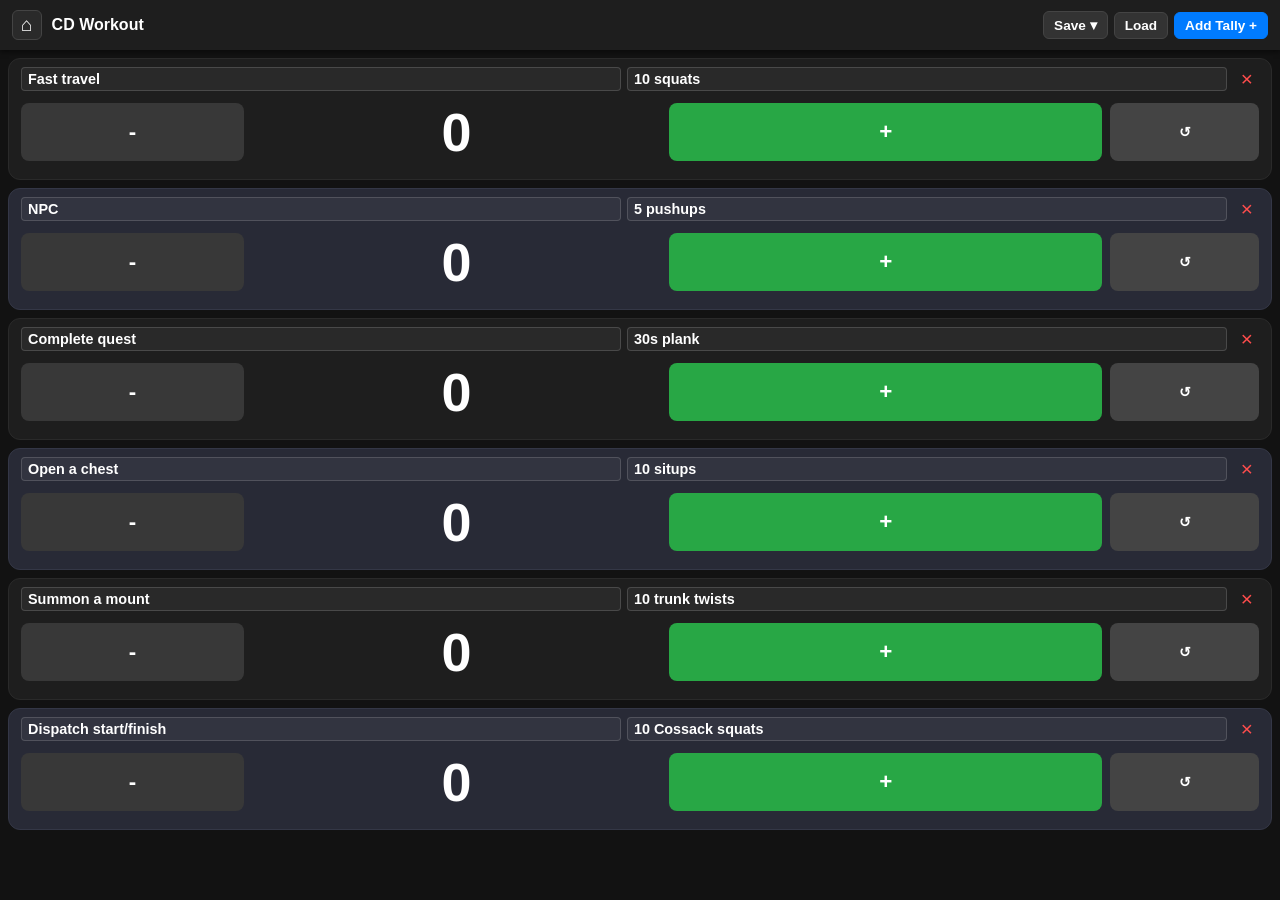
==== CD-workout.html @ 80220cd9 "Add initial CD workout tally HTML structure" ====
<!DOCTYPE html>
<html lang="en">
<head>
  <meta charset="UTF-8">
  <meta name="viewport" content="width=device-width, initial-scale=1.0, user-scalable=no, viewport-fit=cover">
  <title>CD Workout Tally</title>
  <style>
    * {
      box-sizing: border-box;
      margin: 0;
      padding: 0;
      user-select: none;
    }

    body {
      display: flex;
      flex-direction: column;
      height: 100vh;
      width: 100vw;
      background-color: #121212;
      color: #ffffff;
      font-family: -apple-system, BlinkMacSystemFont, 'Segoe UI', Roboto, sans-serif;
      overflow: hidden;
    }

    /* Fixed Header with Action Buttons */
    header {
      display: flex;
      justify-content: space-between;
      align-items: center;
      padding: 10px 12px;
      background-color: #1e1e1e;
      box-shadow: 0 2px 5px rgba(0,0,0,0.5);
      z-index: 10;
      height: 50px;
      flex-shrink: 0;
    }

    .header-title-container {
      display: flex;
      align-items: center;
      gap: 10px;
    }

    .btn-home {
      color: #ffffff;
      text-decoration: none;
      font-size: 1.2rem;
      line-height: 1;
      padding: 4px 8px;
      background-color: #2a2a2a;
      border: 1px solid #444;
      border-radius: 6px;
      display: flex;
      align-items: center;
      justify-content: center;
    }

    .btn-home:active {
      background-color: #007bff;
      border-color: #007bff;
    }

    header h1 {
      font-size: 1rem;
      font-weight: 600;
    }

    .header-actions {
      display: flex;
      gap: 6px;
      align-items: center;
    }

    .btn-action {
      background-color: #333;
      color: #fff;
      border: 1px solid #444;
      padding: 5px 10px;
      border-radius: 6px;
      font-size: 0.85rem;
      font-weight: bold;
      cursor: pointer;
    }

    .btn-add {
      background-color: #007bff;
      border-color: #007bff;
    }

    /* Save Dropdown Menu Styling */
    .dropdown {
      position: relative;
      display: inline-block;
    }

    .dropdown-content {
      display: none;
      position: absolute;
      right: 0;
      top: 110%;
      background-color: #252525;
      min-width: 120px;
      box-shadow: 0px 4px 10px rgba(0,0,0,0.5);
      border-radius: 6px;
      border: 1px solid #3d3d3d;
      z-index: 20;
    }

    .dropdown-content button {
      color: #ffffff;
      padding: 10px 12px;
      text-decoration: none;
      display: block;
      width: 100%;
      text-align: left;
      background: none;
      border: none;
      font-size: 0.85rem;
      font-weight: 500;
      cursor: pointer;
    }

    .dropdown-content button:not(:last-child) {
      border-bottom: 1px solid #333;
    }

    .dropdown-content button:active {
      background-color: #007bff;
    }

    .show {
      display: block;
    }

    /* Hidden file input */
    #file-input {
      display: none;
    }

    /* Scrollable Container with Extra Bottom Clearance */
    #counter-container {
      display: flex;
      flex-direction: column;
      flex: 1;
      gap: 8px;
      padding: 8px 8px calc(70px + env(safe-area-inset-bottom)) 8px;
      overflow-y: auto;
    }

    /* Base Counter Card */
    .counter-card {
      display: flex;
      flex-direction: column;
      flex: 1;
      min-height: 110px;
      border-radius: 12px;
      padding: 8px 12px;
      position: relative;
    }

    /* Alternating Colors */
    .counter-card:nth-child(odd) {
      background-color: #1e1e1e;
      border: 1px solid #2a2a2a;
    }

    .counter-card:nth-child(even) {
      background-color: #282a36;
      border: 1px solid #343746;
    }

    /* Header Row with Dual Inputs */
    .counter-header {
      display: flex;
      justify-content: space-between;
      align-items: center;
      gap: 8px;
      margin-bottom: 2px;
    }

    .counter-inputs {
      display: flex;
      gap: 6px;
      flex: 1;
    }

    .counter-title {
      background: rgba(255, 255, 255, 0.05);
      border: 1px solid rgba(255, 255, 255, 0.15);
      border-radius: 4px;
      color: #ffffff;
      font-size: 0.9rem;
      font-weight: 600;
      padding: 3px 6px;
      width: 50%;
    }

    .counter-title:focus {
      outline: none;
      border-color: #007bff;
      background: rgba(0, 123, 255, 0.1);
    }

    .btn-delete {
      background: none;
      border: none;
      color: #ff4d4d;
      font-size: 1.3rem;
      cursor: pointer;
      line-height: 1;
      padding: 2px 6px;
    }

    /* Body Layout */
    .counter-body {
      display: flex;
      flex: 1;
      align-items: center;
      justify-content: space-between;
      gap: 8px;
    }

    .count-display {
      font-size: clamp(2rem, 6vh, 4.5rem);
      font-weight: bold;
      text-align: center;
      flex: 1;
    }

    .btn-count {
      border: none;
      border-radius: 8px;
      color: white;
      font-size: 1.4rem;
      font-weight: bold;
      height: 75%;
      cursor: pointer;
      display: flex;
      align-items: center;
      justify-content: center;
    }

    .btn-count:active {
      opacity: 0.7;
    }

    .btn-minus {
      background-color: #383838;
      width: 18%;
    }

    .btn-plus {
      background-color: #28a745;
      width: 35%;
    }

    .btn-reset {
      background-color: #444;
      width: 12%;
      font-size: 0.9rem;
    }
  </style>
</head>
<body>

  <header>
    <div class="header-title-container">
      <a href="index.html" class="btn-home" aria-label="Home">&#8962;</a>
      <h1>CD Workout</h1>
    </div>
    <div class="header-actions">
      <!-- Save Dropdown -->
      <div class="dropdown">
        <button class="btn-action" onclick="toggleSaveMenu(event)">Save &#9662;</button>
        <div id="save-menu" class="dropdown-content">
          <button onclick="exportJSON()">Save as JSON</button>
          <button onclick="exportCSV()">Export to CSV</button>
        </div>
      </div>
      
      <button class="btn-action" onclick="document.getElementById('file-input').click()">Load</button>
      <button class="btn-action btn-add" onclick="addCounter()">Add Tally +</button>
    </div>
  </header>

  <input type="file" id="file-input" accept=".json" onchange="importData(event)" />

  <div id="counter-container"></div>

  <script>
    // Always start with the 6 preset workout counters
    let counters = [
      { id: 1, name1: 'Fast travel', name2: '10 squats', count: 0 },
      { id: 2, name1: 'NPC', name2: '5 pushups', count: 0 },
      { id: 3, name1: 'Complete quest', name2: '30s plank', count: 0 },
      { id: 4, name1: 'Open a chest', name2: '10 situps', count: 0 },
      { id: 5, name1: 'Summon a mount', name2: '10 trunk twists', count: 0 },
      { id: 6, name1: 'Dispatch start/finish', name2: '10 Cossack squats', count: 0 }
    ];

    function renderCounters() {
      const container = document.getElementById('counter-container');
      container.innerHTML = '';

      counters.forEach((counter) => {
        const card = document.createElement('div');
        card.className = 'counter-card';
        card.innerHTML = `
          <div class="counter-header">
            <div class="counter-inputs">
              <input type="text" class="counter-title" value="${counter.name1 || ''}" placeholder="Name 1" onchange="updateName(${counter.id}, 'name1', this.value)" />
              <input type="text" class="counter-title" value="${counter.name2 || ''}" placeholder="Name 2" onchange="updateName(${counter.id}, 'name2', this.value)" />
            </div>
            <button class="btn-delete" onclick="deleteCounter(${counter.id})">&times;</button>
          </div>
          <div class="counter-body">
            <button class="btn-count btn-minus" onclick="changeCount(${counter.id}, -1)">-</button>
            <div class="count-display">${counter.count}</div>
            <button class="btn-count btn-plus" onclick="changeCount(${counter.id}, 1)">+</button>
            <button class="btn-count btn-reset" onclick="resetCount(${counter.id})">&#8634;</button>
          </div>
        `;
        container.appendChild(card);
      });
    }

    function addCounter() {
      counters.push({
        id: Date.now(),
        name1: `Counter ${counters.length + 1}`,
        name2: '',
        count: 0
      });
      renderCounters();
    }

    function changeCount(id, delta) {
      const counter = counters.find(c => c.id === id);
      if (counter) {
        counter.count += delta;
        renderCounters();
      }
    }

    function resetCount(id) {
      const counter = counters.find(c => c.id === id);
      if (counter) {
        counter.count = 0;
        renderCounters();
      }
    }

    function updateName(id, field, newName) {
      const counter = counters.find(c => c.id === id);
      if (counter) {
        counter[field] = newName;
      }
    }

    function deleteCounter(id) {
      if (counters.length === 1) return;
      counters = counters.filter(c => c.id !== id);
      renderCounters();
    }

    /* Toggle Dropdown Menu */
    function toggleSaveMenu(event) {
      event.stopPropagation();
      document.getElementById("save-menu").classList.toggle("show");
    }

    /* Close Dropdown when clicking outside */
    window.onclick = function(event) {
      if (!event.target.matches('.btn-action')) {
        const dropdowns = document.getElementsByClassName("dropdown-content");
        for (let i = 0; i < dropdowns.length; i++) {
          let openDropdown = dropdowns[i];
          if (openDropdown.classList.contains('show')) {
            openDropdown.classList.remove('show');
          }
        }
      }
    }

    /* Export JSON (Backup) */
    function exportJSON() {
      const dataStr = "data:text/json;charset=utf-8," + encodeURIComponent(JSON.stringify(counters, null, 2));
      downloadFile(dataStr, `cd_workout_tally_${getDateString()}.json`);
    }

    /* Export CSV (Spreadsheet) */
    function exportCSV() {
      let csvContent = "data:text/csv;charset=utf-8,Counter #,Name 1,Name 2,Count\n";
      
      counters.forEach((c, index) => {
        const name1 = `"${(c.name1 || '').replace(/"/g, '""')}"`;
        const name2 = `"${(c.name2 || '').replace(/"/g, '""')}"`;
        csvContent += `${index + 1},${name1},${name2},${c.count}\n`;
      });

      downloadFile(encodeURI(csvContent), `cd_workout_tally_${getDateString()}.csv`);
    }

    function downloadFile(uri, filename) {
      const downloadAnchor = document.createElement('a');
      downloadAnchor.setAttribute("href", uri);
      downloadAnchor.setAttribute("download", filename);
      document.body.appendChild(downloadAnchor);
      downloadAnchor.click();
      downloadAnchor.remove();
    }

    function getDateString() {
      return new Date().toISOString().slice(0, 10);
    }

    /* Import JSON File */
    function importData(event) {
      const file = event.target.files[0];
      if (!file) return;

      const reader = new FileReader();
      reader.onload = function(e) {
        try {
          const loadedCounters = JSON.parse(e.target.result);
          if (Array.isArray(loadedCounters)) {
            counters = loadedCounters;
            renderCounters();
          } else {
            alert("Invalid file format.");
          }
        } catch (err) {
          alert("Error loading file. Make sure it is a valid backup file.");
        }
      };
      reader.readAsText(file);
      event.target.value = '';
    }

    renderCounters();
  </script>
</body>
</html>
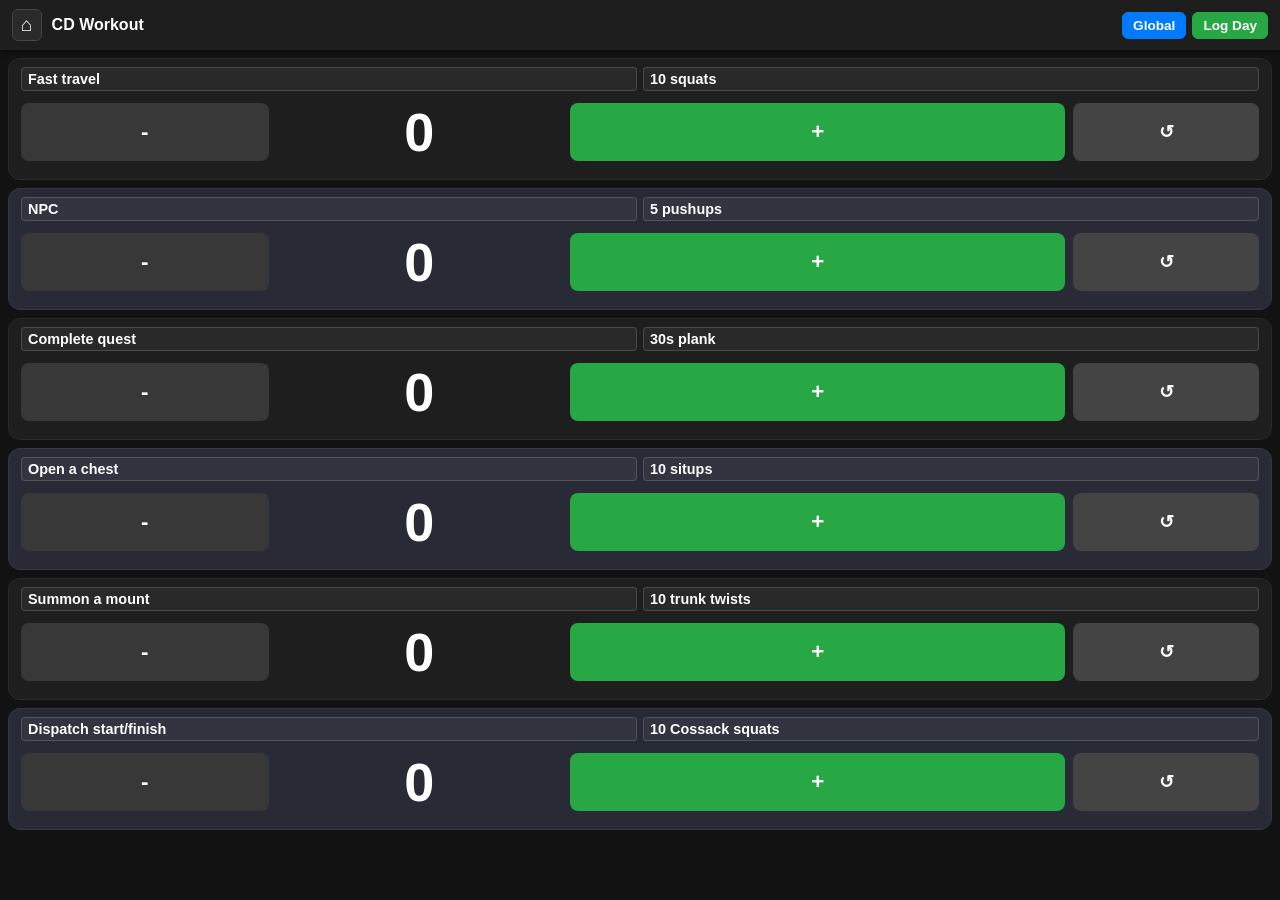
==== commit ade50bbb: "Refactor workout HTML and add global logging modal Removed unused dropdown menu and related styles. " ====
--- a/CD-workout.html
+++ b/CD-workout.html
@@ -23,7 +23,6 @@
       overflow: hidden;
     }
 
-    /* Fixed Header with Action Buttons */
     header {
       display: flex;
       justify-content: space-between;
@@ -46,7 +45,6 @@
       color: #ffffff;
       text-decoration: none;
       font-size: 1.2rem;
-      line-height: 1;
       padding: 4px 8px;
       background-color: #2a2a2a;
       border: 1px solid #444;
@@ -54,11 +52,6 @@
       display: flex;
       align-items: center;
       justify-content: center;
-    }
-
-    .btn-home:active {
-      background-color: #007bff;
-      border-color: #007bff;
     }
 
     header h1 {
@@ -83,62 +76,16 @@
       cursor: pointer;
     }
 
-    .btn-add {
+    .btn-log {
+      background-color: #28a745;
+      border-color: #28a745;
+    }
+
+    .btn-global {
       background-color: #007bff;
       border-color: #007bff;
     }
 
-    /* Save Dropdown Menu Styling */
-    .dropdown {
-      position: relative;
-      display: inline-block;
-    }
-
-    .dropdown-content {
-      display: none;
-      position: absolute;
-      right: 0;
-      top: 110%;
-      background-color: #252525;
-      min-width: 120px;
-      box-shadow: 0px 4px 10px rgba(0,0,0,0.5);
-      border-radius: 6px;
-      border: 1px solid #3d3d3d;
-      z-index: 20;
-    }
-
-    .dropdown-content button {
-      color: #ffffff;
-      padding: 10px 12px;
-      text-decoration: none;
-      display: block;
-      width: 100%;
-      text-align: left;
-      background: none;
-      border: none;
-      font-size: 0.85rem;
-      font-weight: 500;
-      cursor: pointer;
-    }
-
-    .dropdown-content button:not(:last-child) {
-      border-bottom: 1px solid #333;
-    }
-
-    .dropdown-content button:active {
-      background-color: #007bff;
-    }
-
-    .show {
-      display: block;
-    }
-
-    /* Hidden file input */
-    #file-input {
-      display: none;
-    }
-
-    /* Scrollable Container with Extra Bottom Clearance */
     #counter-container {
       display: flex;
       flex-direction: column;
@@ -148,7 +95,6 @@
       overflow-y: auto;
     }
 
-    /* Base Counter Card */
     .counter-card {
       display: flex;
       flex-direction: column;
@@ -159,7 +105,6 @@
       position: relative;
     }
 
-    /* Alternating Colors */
     .counter-card:nth-child(odd) {
       background-color: #1e1e1e;
       border: 1px solid #2a2a2a;
@@ -170,7 +115,6 @@
       border: 1px solid #343746;
     }
 
-    /* Header Row with Dual Inputs */
     .counter-header {
       display: flex;
       justify-content: space-between;
@@ -196,23 +140,6 @@
       width: 50%;
     }
 
-    .counter-title:focus {
-      outline: none;
-      border-color: #007bff;
-      background: rgba(0, 123, 255, 0.1);
-    }
-
-    .btn-delete {
-      background: none;
-      border: none;
-      color: #ff4d4d;
-      font-size: 1.3rem;
-      cursor: pointer;
-      line-height: 1;
-      padding: 2px 6px;
-    }
-
-    /* Body Layout */
     .counter-body {
       display: flex;
       flex: 1;
@@ -241,24 +168,60 @@
       justify-content: center;
     }
 
-    .btn-count:active {
-      opacity: 0.7;
-    }
-
-    .btn-minus {
-      background-color: #383838;
-      width: 18%;
-    }
-
-    .btn-plus {
-      background-color: #28a745;
-      width: 35%;
-    }
-
-    .btn-reset {
-      background-color: #444;
-      width: 12%;
-      font-size: 0.9rem;
+    .btn-minus { background-color: #383838; width: 20%; }
+    .btn-plus { background-color: #28a745; width: 40%; }
+    .btn-reset { background-color: #444; width: 15%; font-size: 1.1rem; }
+
+    /* Modal Controls */
+    .modal {
+      display: none;
+      position: fixed;
+      top: 0; left: 0; width: 100vw; height: 100vh;
+      background: rgba(0,0,0,0.8);
+      z-index: 100;
+      justify-content: center;
+      align-items: center;
+    }
+
+    .modal-content {
+      background: #1e1e1e;
+      border: 1px solid #444;
+      border-radius: 12px;
+      padding: 20px;
+      width: 90%;
+      max-width: 400px;
+      max-height: 80vh;
+      overflow-y: auto;
+    }
+
+    .modal-header {
+      display: flex;
+      justify-content: space-between;
+      align-items: center;
+      margin-bottom: 15px;
+    }
+
+    .global-row {
+      display: flex;
+      justify-content: space-between;
+      padding: 8px 0;
+      border-bottom: 1px solid #333;
+    }
+
+    .btn-close {
+      background: #ff4d4d;
+      border: none;
+      color: white;
+      padding: 4px 10px;
+      border-radius: 6px;
+      cursor: pointer;
+    }
+
+    .btn-reset-global {
+      margin-top: 15px;
+      width: 100%;
+      background-color: #dc3545;
+      border-color: #dc3545;
     }
   </style>
 </head>
@@ -270,27 +233,27 @@
       <h1>CD Workout</h1>
     </div>
     <div class="header-actions">
-      <!-- Save Dropdown -->
-      <div class="dropdown">
-        <button class="btn-action" onclick="toggleSaveMenu(event)">Save &#9662;</button>
-        <div id="save-menu" class="dropdown-content">
-          <button onclick="exportJSON()">Save as JSON</button>
-          <button onclick="exportCSV()">Export to CSV</button>
-        </div>
-      </div>
-      
-      <button class="btn-action" onclick="document.getElementById('file-input').click()">Load</button>
-      <button class="btn-action btn-add" onclick="addCounter()">Add Tally +</button>
+      <button class="btn-action btn-global" onclick="openGlobalModal()">Global</button>
+      <button class="btn-action btn-log" onclick="logDailyCount()">Log Day</button>
     </div>
   </header>
 
-  <input type="file" id="file-input" accept=".json" onchange="importData(event)" />
-
   <div id="counter-container"></div>
 
+  <!-- Global Modal -->
+  <div id="global-modal" class="modal">
+    <div class="modal-content">
+      <div class="modal-header">
+        <h2>Global Totals</h2>
+        <button class="btn-close" onclick="closeGlobalModal()">X</button>
+      </div>
+      <div id="global-list"></div>
+      <button class="btn-action btn-reset-global" onclick="resetGlobalTotals()">Reset Global History</button>
+    </div>
+  </div>
+
   <script>
-    // Always start with the 6 preset workout counters
-    let counters = [
+    const INITIAL_PRESETS = [
       { id: 1, name1: 'Fast travel', name2: '10 squats', count: 0 },
       { id: 2, name1: 'NPC', name2: '5 pushups', count: 0 },
       { id: 3, name1: 'Complete quest', name2: '30s plank', count: 0 },
@@ -299,6 +262,12 @@
       { id: 6, name1: 'Dispatch start/finish', name2: '10 Cossack squats', count: 0 }
     ];
 
+    let counters = JSON.parse(localStorage.getItem('cd_active_counters')) || INITIAL_PRESETS;
+
+    function saveState() {
+      localStorage.setItem('cd_active_counters', JSON.stringify(counters));
+    }
+
     function renderCounters() {
       const container = document.getElementById('counter-container');
       container.innerHTML = '';
@@ -309,133 +278,88 @@
         card.innerHTML = `
           <div class="counter-header">
             <div class="counter-inputs">
-              <input type="text" class="counter-title" value="${counter.name1 || ''}" placeholder="Name 1" onchange="updateName(${counter.id}, 'name1', this.value)" />
-              <input type="text" class="counter-title" value="${counter.name2 || ''}" placeholder="Name 2" onchange="updateName(${counter.id}, 'name2', this.value)" />
+              <input type="text" class="counter-title" value="${counter.name1 || ''}" readonly />
+              <input type="text" class="counter-title" value="${counter.name2 || ''}" readonly />
             </div>
-            <button class="btn-delete" onclick="deleteCounter(${counter.id})">&times;</button>
           </div>
           <div class="counter-body">
             <button class="btn-count btn-minus" onclick="changeCount(${counter.id}, -1)">-</button>
             <div class="count-display">${counter.count}</div>
             <button class="btn-count btn-plus" onclick="changeCount(${counter.id}, 1)">+</button>
-            <button class="btn-count btn-reset" onclick="resetCount(${counter.id})">&#8634;</button>
+            <button class="btn-count btn-reset" title="Reset Counter" onclick="resetSingleCounter(${counter.id})">&#8634;</button>
           </div>
         `;
         container.appendChild(card);
       });
     }
 
-    function addCounter() {
-      counters.push({
-        id: Date.now(),
-        name1: `Counter ${counters.length + 1}`,
-        name2: '',
-        count: 0
-      });
-      renderCounters();
-    }
-
     function changeCount(id, delta) {
       const counter = counters.find(c => c.id === id);
       if (counter) {
-        counter.count += delta;
+        counter.count = Math.max(0, counter.count + delta);
+        saveState();
         renderCounters();
       }
     }
 
-    function resetCount(id) {
+    /* Single Card Reset */
+    function resetSingleCounter(id) {
       const counter = counters.find(c => c.id === id);
       if (counter) {
         counter.count = 0;
+        saveState();
         renderCounters();
       }
     }
 
-    function updateName(id, field, newName) {
-      const counter = counters.find(c => c.id === id);
-      if (counter) {
-        counter[field] = newName;
-      }
-    }
-
-    function deleteCounter(id) {
-      if (counters.length === 1) return;
-      counters = counters.filter(c => c.id !== id);
+    /* Save Day's Tally & Update Global Count */
+    function logDailyCount() {
+      const dateStr = new Date().toISOString().slice(0, 10);
+      let globalTotals = JSON.parse(localStorage.getItem('cd_global_totals')) || {};
+
+      counters.forEach(c => {
+        const key = `${c.name1} / ${c.name2}`;
+        globalTotals[key] = (globalTotals[key] || 0) + c.count;
+        c.count = 0; // Reset active counter after logging
+      });
+
+      localStorage.setItem('cd_global_totals', JSON.stringify(globalTotals));
+      saveState();
+
       renderCounters();
-    }
-
-    /* Toggle Dropdown Menu */
-    function toggleSaveMenu(event) {
-      event.stopPropagation();
-      document.getElementById("save-menu").classList.toggle("show");
-    }
-
-    /* Close Dropdown when clicking outside */
-    window.onclick = function(event) {
-      if (!event.target.matches('.btn-action')) {
-        const dropdowns = document.getElementsByClassName("dropdown-content");
-        for (let i = 0; i < dropdowns.length; i++) {
-          let openDropdown = dropdowns[i];
-          if (openDropdown.classList.contains('show')) {
-            openDropdown.classList.remove('show');
-          }
+      alert(`Daily tallies logged for ${dateStr}! Active counters reset to 0.`);
+    }
+
+    /* Modal Controls */
+    function openGlobalModal() {
+      const globalTotals = JSON.parse(localStorage.getItem('cd_global_totals')) || {};
+      const container = document.getElementById('global-list');
+      container.innerHTML = '';
+
+      if (Object.keys(globalTotals).length === 0) {
+        container.innerHTML = '<p style="text-align:center; color:#888;">No global history yet. Tap "Log Day" to log your workouts.</p>';
+      } else {
+        for (const [key, val] of Object.entries(globalTotals)) {
+          const row = document.createElement('div');
+          row.className = 'global-row';
+          row.innerHTML = `<span>${key}</span><strong>${val}</strong>`;
+          container.appendChild(row);
         }
       }
-    }
-
-    /* Export JSON (Backup) */
-    function exportJSON() {
-      const dataStr = "data:text/json;charset=utf-8," + encodeURIComponent(JSON.stringify(counters, null, 2));
-      downloadFile(dataStr, `cd_workout_tally_${getDateString()}.json`);
-    }
-
-    /* Export CSV (Spreadsheet) */
-    function exportCSV() {
-      let csvContent = "data:text/csv;charset=utf-8,Counter #,Name 1,Name 2,Count\n";
-      
-      counters.forEach((c, index) => {
-        const name1 = `"${(c.name1 || '').replace(/"/g, '""')}"`;
-        const name2 = `"${(c.name2 || '').replace(/"/g, '""')}"`;
-        csvContent += `${index + 1},${name1},${name2},${c.count}\n`;
-      });
-
-      downloadFile(encodeURI(csvContent), `cd_workout_tally_${getDateString()}.csv`);
-    }
-
-    function downloadFile(uri, filename) {
-      const downloadAnchor = document.createElement('a');
-      downloadAnchor.setAttribute("href", uri);
-      downloadAnchor.setAttribute("download", filename);
-      document.body.appendChild(downloadAnchor);
-      downloadAnchor.click();
-      downloadAnchor.remove();
-    }
-
-    function getDateString() {
-      return new Date().toISOString().slice(0, 10);
-    }
-
-    /* Import JSON File */
-    function importData(event) {
-      const file = event.target.files[0];
-      if (!file) return;
-
-      const reader = new FileReader();
-      reader.onload = function(e) {
-        try {
-          const loadedCounters = JSON.parse(e.target.result);
-          if (Array.isArray(loadedCounters)) {
-            counters = loadedCounters;
-            renderCounters();
-          } else {
-            alert("Invalid file format.");
-          }
-        } catch (err) {
-          alert("Error loading file. Make sure it is a valid backup file.");
-        }
-      };
-      reader.readAsText(file);
-      event.target.value = '';
+
+      document.getElementById('global-modal').style.display = 'flex';
+    }
+
+    function closeGlobalModal() {
+      document.getElementById('global-modal').style.display = 'none';
+    }
+
+    /* Reset All Global Totals */
+    function resetGlobalTotals() {
+      if (confirm("Are you sure you want to clear all accumulated Global Totals?")) {
+        localStorage.removeItem('cd_global_totals');
+        openGlobalModal();
+      }
     }
 
     renderCounters();
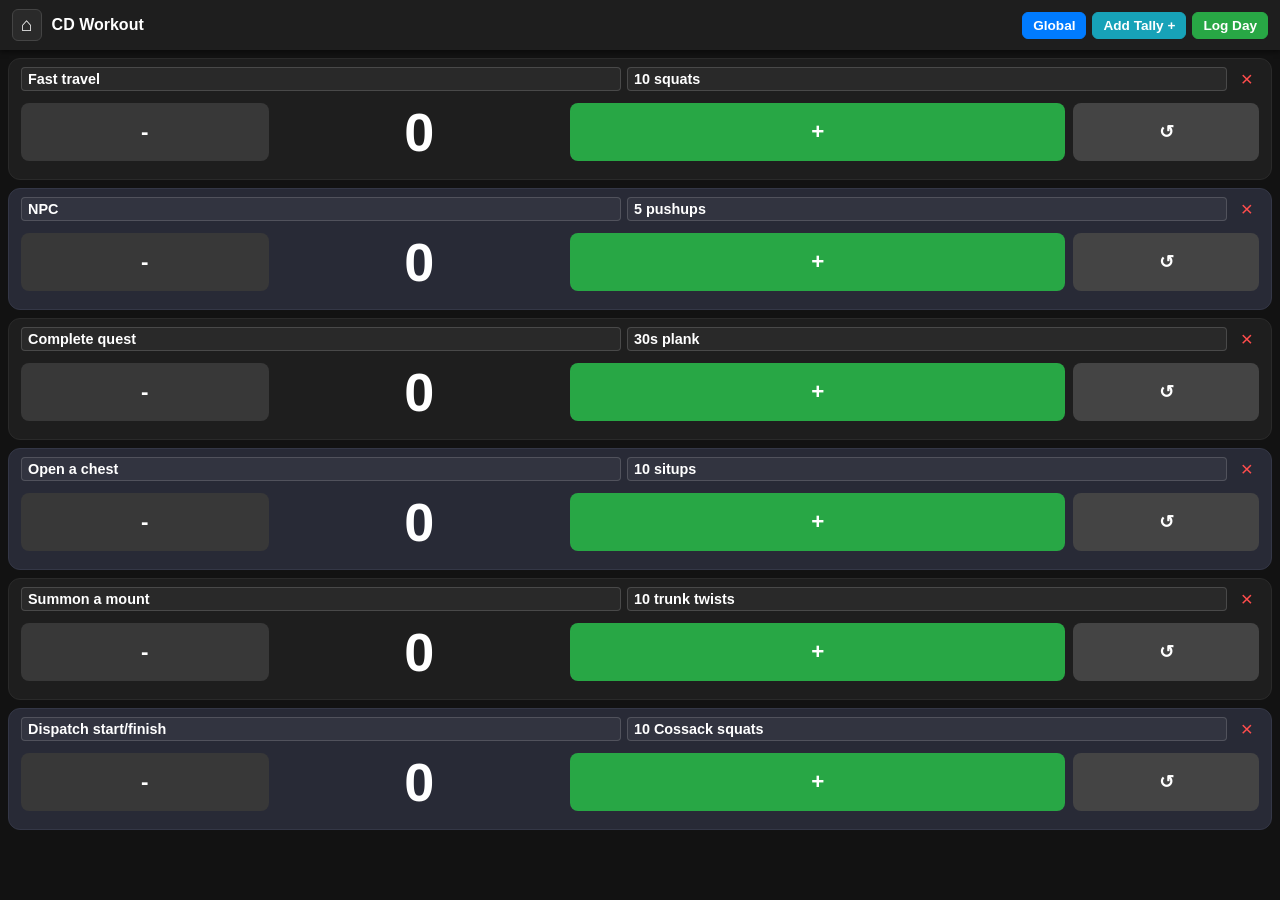
==== commit cc9de165: "Add buttons for adding and deleting counters" ====
--- a/CD-workout.html
+++ b/CD-workout.html
@@ -86,6 +86,11 @@
       border-color: #007bff;
     }
 
+    .btn-add {
+      background-color: #17a2b8;
+      border-color: #17a2b8;
+    }
+
     #counter-container {
       display: flex;
       flex-direction: column;
@@ -140,6 +145,22 @@
       width: 50%;
     }
 
+    .counter-title:focus {
+      outline: none;
+      border-color: #007bff;
+      background: rgba(0, 123, 255, 0.1);
+    }
+
+    .btn-delete {
+      background: none;
+      border: none;
+      color: #ff4d4d;
+      font-size: 1.3rem;
+      cursor: pointer;
+      line-height: 1;
+      padding: 2px 6px;
+    }
+
     .counter-body {
       display: flex;
       flex: 1;
@@ -234,6 +255,7 @@
     </div>
     <div class="header-actions">
       <button class="btn-action btn-global" onclick="openGlobalModal()">Global</button>
+      <button class="btn-action btn-add" onclick="addCounter()">Add Tally +</button>
       <button class="btn-action btn-log" onclick="logDailyCount()">Log Day</button>
     </div>
   </header>
@@ -278,9 +300,10 @@
         card.innerHTML = `
           <div class="counter-header">
             <div class="counter-inputs">
-              <input type="text" class="counter-title" value="${counter.name1 || ''}" readonly />
-              <input type="text" class="counter-title" value="${counter.name2 || ''}" readonly />
+              <input type="text" class="counter-title" value="${counter.name1 || ''}" placeholder="Name 1" onchange="updateName(${counter.id}, 'name1', this.value)" />
+              <input type="text" class="counter-title" value="${counter.name2 || ''}" placeholder="Name 2" onchange="updateName(${counter.id}, 'name2', this.value)" />
             </div>
+            <button class="btn-delete" onclick="deleteCounter(${counter.id})">&times;</button>
           </div>
           <div class="counter-body">
             <button class="btn-count btn-minus" onclick="changeCount(${counter.id}, -1)">-</button>
@@ -293,6 +316,32 @@
       });
     }
 
+    function addCounter() {
+      counters.push({
+        id: Date.now(),
+        name1: `Custom ${counters.length + 1}`,
+        name2: '',
+        count: 0
+      });
+      saveState();
+      renderCounters();
+    }
+
+    function deleteCounter(id) {
+      if (counters.length === 1) return;
+      counters = counters.filter(c => c.id !== id);
+      saveState();
+      renderCounters();
+    }
+
+    function updateName(id, field, newName) {
+      const counter = counters.find(c => c.id === id);
+      if (counter) {
+        counter[field] = newName;
+        saveState();
+      }
+    }
+
     function changeCount(id, delta) {
       const counter = counters.find(c => c.id === id);
       if (counter) {
@@ -302,7 +351,6 @@
       }
     }
 
-    /* Single Card Reset */
     function resetSingleCounter(id) {
       const counter = counters.find(c => c.id === id);
       if (counter) {
@@ -312,13 +360,15 @@
       }
     }
 
-    /* Save Day's Tally & Update Global Count */
     function logDailyCount() {
       const dateStr = new Date().toISOString().slice(0, 10);
       let globalTotals = JSON.parse(localStorage.getItem('cd_global_totals')) || {};
 
       counters.forEach(c => {
-        const key = `${c.name1} / ${c.name2}`;
+        // Build label key based on filled names
+        let key = c.name1;
+        if (c.name2) key += ` / ${c.name2}`;
+
         globalTotals[key] = (globalTotals[key] || 0) + c.count;
         c.count = 0; // Reset active counter after logging
       });
@@ -330,7 +380,6 @@
       alert(`Daily tallies logged for ${dateStr}! Active counters reset to 0.`);
     }
 
-    /* Modal Controls */
     function openGlobalModal() {
       const globalTotals = JSON.parse(localStorage.getItem('cd_global_totals')) || {};
       const container = document.getElementById('global-list');
@@ -354,7 +403,6 @@
       document.getElementById('global-modal').style.display = 'none';
     }
 
-    /* Reset All Global Totals */
     function resetGlobalTotals() {
       if (confirm("Are you sure you want to clear all accumulated Global Totals?")) {
         localStorage.removeItem('cd_global_totals');
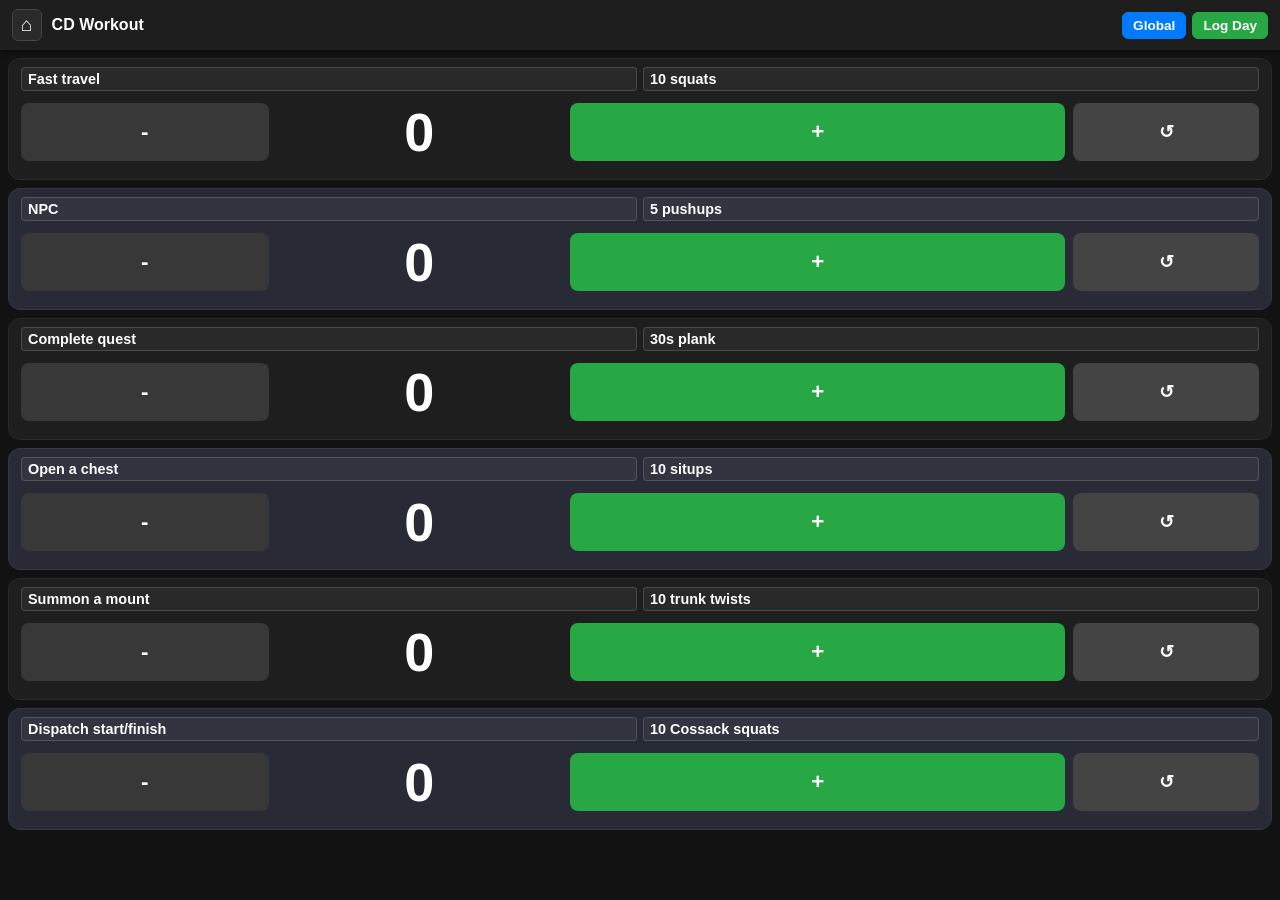
==== commit 3f6c91b8: "Refactor counter functionality and UI elements Removed unused button and associated functions for ad" ====
--- a/CD-workout.html
+++ b/CD-workout.html
@@ -86,11 +86,6 @@
       border-color: #007bff;
     }
 
-    .btn-add {
-      background-color: #17a2b8;
-      border-color: #17a2b8;
-    }
-
     #counter-container {
       display: flex;
       flex-direction: column;
@@ -145,22 +140,6 @@
       width: 50%;
     }
 
-    .counter-title:focus {
-      outline: none;
-      border-color: #007bff;
-      background: rgba(0, 123, 255, 0.1);
-    }
-
-    .btn-delete {
-      background: none;
-      border: none;
-      color: #ff4d4d;
-      font-size: 1.3rem;
-      cursor: pointer;
-      line-height: 1;
-      padding: 2px 6px;
-    }
-
     .counter-body {
       display: flex;
       flex: 1;
@@ -255,7 +234,6 @@
     </div>
     <div class="header-actions">
       <button class="btn-action btn-global" onclick="openGlobalModal()">Global</button>
-      <button class="btn-action btn-add" onclick="addCounter()">Add Tally +</button>
       <button class="btn-action btn-log" onclick="logDailyCount()">Log Day</button>
     </div>
   </header>
@@ -300,10 +278,9 @@
         card.innerHTML = `
           <div class="counter-header">
             <div class="counter-inputs">
-              <input type="text" class="counter-title" value="${counter.name1 || ''}" placeholder="Name 1" onchange="updateName(${counter.id}, 'name1', this.value)" />
-              <input type="text" class="counter-title" value="${counter.name2 || ''}" placeholder="Name 2" onchange="updateName(${counter.id}, 'name2', this.value)" />
+              <input type="text" class="counter-title" value="${counter.name1 || ''}" readonly />
+              <input type="text" class="counter-title" value="${counter.name2 || ''}" readonly />
             </div>
-            <button class="btn-delete" onclick="deleteCounter(${counter.id})">&times;</button>
           </div>
           <div class="counter-body">
             <button class="btn-count btn-minus" onclick="changeCount(${counter.id}, -1)">-</button>
@@ -316,32 +293,6 @@
       });
     }
 
-    function addCounter() {
-      counters.push({
-        id: Date.now(),
-        name1: `Custom ${counters.length + 1}`,
-        name2: '',
-        count: 0
-      });
-      saveState();
-      renderCounters();
-    }
-
-    function deleteCounter(id) {
-      if (counters.length === 1) return;
-      counters = counters.filter(c => c.id !== id);
-      saveState();
-      renderCounters();
-    }
-
-    function updateName(id, field, newName) {
-      const counter = counters.find(c => c.id === id);
-      if (counter) {
-        counter[field] = newName;
-        saveState();
-      }
-    }
-
     function changeCount(id, delta) {
       const counter = counters.find(c => c.id === id);
       if (counter) {
@@ -351,6 +302,7 @@
       }
     }
 
+    /* Single Card Reset */
     function resetSingleCounter(id) {
       const counter = counters.find(c => c.id === id);
       if (counter) {
@@ -360,15 +312,13 @@
       }
     }
 
+    /* Save Day's Tally & Update Global Count */
     function logDailyCount() {
       const dateStr = new Date().toISOString().slice(0, 10);
       let globalTotals = JSON.parse(localStorage.getItem('cd_global_totals')) || {};
 
       counters.forEach(c => {
-        // Build label key based on filled names
-        let key = c.name1;
-        if (c.name2) key += ` / ${c.name2}`;
-
+        const key = `${c.name1} / ${c.name2}`;
         globalTotals[key] = (globalTotals[key] || 0) + c.count;
         c.count = 0; // Reset active counter after logging
       });
@@ -380,6 +330,7 @@
       alert(`Daily tallies logged for ${dateStr}! Active counters reset to 0.`);
     }
 
+    /* Modal Controls */
     function openGlobalModal() {
       const globalTotals = JSON.parse(localStorage.getItem('cd_global_totals')) || {};
       const container = document.getElementById('global-list');
@@ -403,6 +354,7 @@
       document.getElementById('global-modal').style.display = 'none';
     }
 
+    /* Reset All Global Totals */
     function resetGlobalTotals() {
       if (confirm("Are you sure you want to clear all accumulated Global Totals?")) {
         localStorage.removeItem('cd_global_totals');
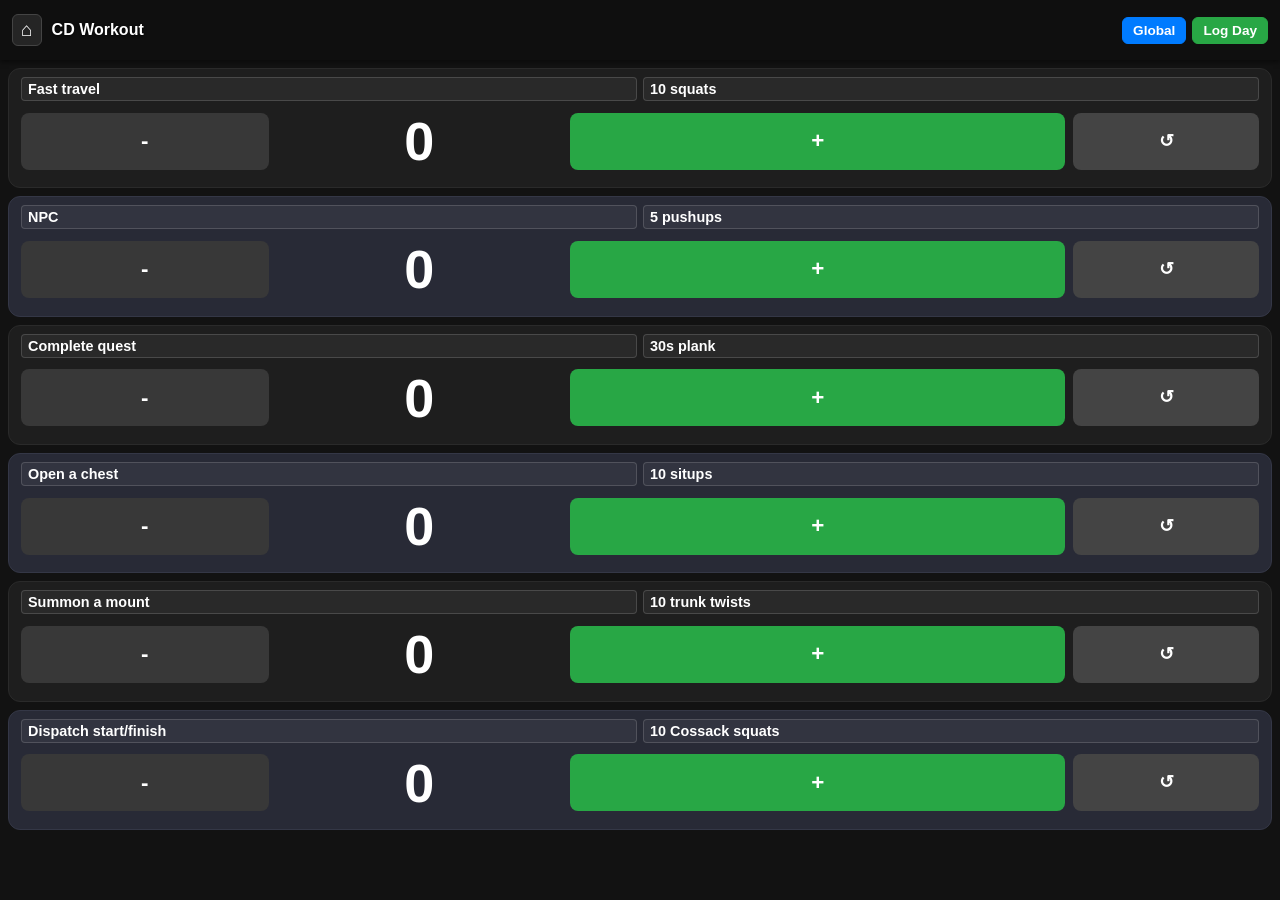
==== commit b1145877: "Update CD-workout.html" ====
--- a/CD-workout.html
+++ b/CD-workout.html
@@ -29,9 +29,12 @@
       align-items: center;
       padding: 10px 12px;
       background-color: #1e1e1e;
+      background-image: linear-gradient(rgba(0, 0, 0, 0.5), rgba(0, 0, 0, 0.5)), url('images/header-banner.jpg');
+      background-size: cover;
+      background-position: center;
       box-shadow: 0 2px 5px rgba(0,0,0,0.5);
       z-index: 10;
-      height: 50px;
+      height: 60px;
       flex-shrink: 0;
     }
 
@@ -46,7 +49,7 @@
       text-decoration: none;
       font-size: 1.2rem;
       padding: 4px 8px;
-      background-color: #2a2a2a;
+      background-color: rgba(42, 42, 42, 0.8);
       border: 1px solid #444;
       border-radius: 6px;
       display: flex;
@@ -57,6 +60,7 @@
     header h1 {
       font-size: 1rem;
       font-weight: 600;
+      text-shadow: 0 1px 3px rgba(0,0,0,0.8);
     }
 
     .header-actions {
@@ -217,11 +221,45 @@
       cursor: pointer;
     }
 
+    .modal-actions {
+      display: flex;
+      flex-direction: column;
+      gap: 8px;
+      margin-top: 15px;
+    }
+
+    /* Side-by-Side Container for Export & Import */
+    .json-actions {
+      display: flex;
+      gap: 8px;
+      width: 100%;
+    }
+
+    .btn-small {
+      flex: 1;
+      padding: 4px 8px;
+      font-size: 0.75rem;
+      font-weight: normal;
+      background-color: #2a2a2a;
+      border: 1px solid #444;
+      color: #aaa;
+      border-radius: 6px;
+      cursor: pointer;
+    }
+
+    .btn-small:active {
+      background-color: #3a3a3a;
+      color: #fff;
+    }
+
     .btn-reset-global {
-      margin-top: 15px;
       width: 100%;
       background-color: #dc3545;
       border-color: #dc3545;
+    }
+
+    #file-input-global {
+      display: none;
     }
   </style>
 </head>
@@ -240,6 +278,9 @@
 
   <div id="counter-container"></div>
 
+  <!-- Hidden File Input for Global Import -->
+  <input type="file" id="file-input-global" accept=".json" onchange="importGlobalJSON(event)" />
+
   <!-- Global Modal -->
   <div id="global-modal" class="modal">
     <div class="modal-content">
@@ -248,7 +289,15 @@
         <button class="btn-close" onclick="closeGlobalModal()">X</button>
       </div>
       <div id="global-list"></div>
-      <button class="btn-action btn-reset-global" onclick="resetGlobalTotals()">Reset Global History</button>
+      
+      <div class="modal-actions">
+        <!-- Compact Side-by-Side Import & Export Buttons -->
+        <div class="json-actions">
+          <button class="btn-small" onclick="exportGlobalJSON()">Export JSON</button>
+          <button class="btn-small" onclick="document.getElementById('file-input-global').click()">Import JSON</button>
+        </div>
+        <button class="btn-action btn-reset-global" onclick="resetGlobalTotals()">Reset Global History</button>
+      </div>
     </div>
   </div>
 
@@ -302,7 +351,6 @@
       }
     }
 
-    /* Single Card Reset */
     function resetSingleCounter(id) {
       const counter = counters.find(c => c.id === id);
       if (counter) {
@@ -312,7 +360,6 @@
       }
     }
 
-    /* Save Day's Tally & Update Global Count */
     function logDailyCount() {
       const dateStr = new Date().toISOString().slice(0, 10);
       let globalTotals = JSON.parse(localStorage.getItem('cd_global_totals')) || {};
@@ -320,7 +367,7 @@
       counters.forEach(c => {
         const key = `${c.name1} / ${c.name2}`;
         globalTotals[key] = (globalTotals[key] || 0) + c.count;
-        c.count = 0; // Reset active counter after logging
+        c.count = 0;
       });
 
       localStorage.setItem('cd_global_totals', JSON.stringify(globalTotals));
@@ -330,7 +377,6 @@
       alert(`Daily tallies logged for ${dateStr}! Active counters reset to 0.`);
     }
 
-    /* Modal Controls */
     function openGlobalModal() {
       const globalTotals = JSON.parse(localStorage.getItem('cd_global_totals')) || {};
       const container = document.getElementById('global-list');
@@ -354,7 +400,6 @@
       document.getElementById('global-modal').style.display = 'none';
     }
 
-    /* Reset All Global Totals */
     function resetGlobalTotals() {
       if (confirm("Are you sure you want to clear all accumulated Global Totals?")) {
         localStorage.removeItem('cd_global_totals');
@@ -362,6 +407,48 @@
       }
     }
 
+    function exportGlobalJSON() {
+      const globalTotals = JSON.parse(localStorage.getItem('cd_global_totals')) || {};
+      const dataStr = "data:text/json;charset=utf-8," + encodeURIComponent(JSON.stringify(globalTotals, null, 2));
+      const dateStr = new Date().toISOString().slice(0, 10);
+      
+      const downloadAnchor = document.createElement('a');
+      downloadAnchor.setAttribute("href", dataStr);
+      downloadAnchor.setAttribute("download", `cd_global_totals_${dateStr}.json`);
+      document.body.appendChild(downloadAnchor);
+      downloadAnchor.click();
+      downloadAnchor.remove();
+    }
+
+    function importGlobalJSON(event) {
+      const file = event.target.files[0];
+      if (!file) return;
+
+      const reader = new FileReader();
+      reader.onload = function(e) {
+        try {
+          const importedTotals = JSON.parse(e.target.result);
+          if (typeof importedTotals === 'object' && !Array.isArray(importedTotals)) {
+            let currentTotals = JSON.parse(localStorage.getItem('cd_global_totals')) || {};
+
+            for (const [key, val] of Object.entries(importedTotals)) {
+              currentTotals[key] = (currentTotals[key] || 0) + val;
+            }
+
+            localStorage.setItem('cd_global_totals', JSON.stringify(currentTotals));
+            openGlobalModal();
+            alert("Global totals imported and merged successfully!");
+          } else {
+            alert("Invalid global data format.");
+          }
+        } catch (err) {
+          alert("Error loading file. Please select a valid global JSON backup.");
+        }
+      };
+      reader.readAsText(file);
+      event.target.value = '';
+    }
+
     renderCounters();
   </script>
 </body>
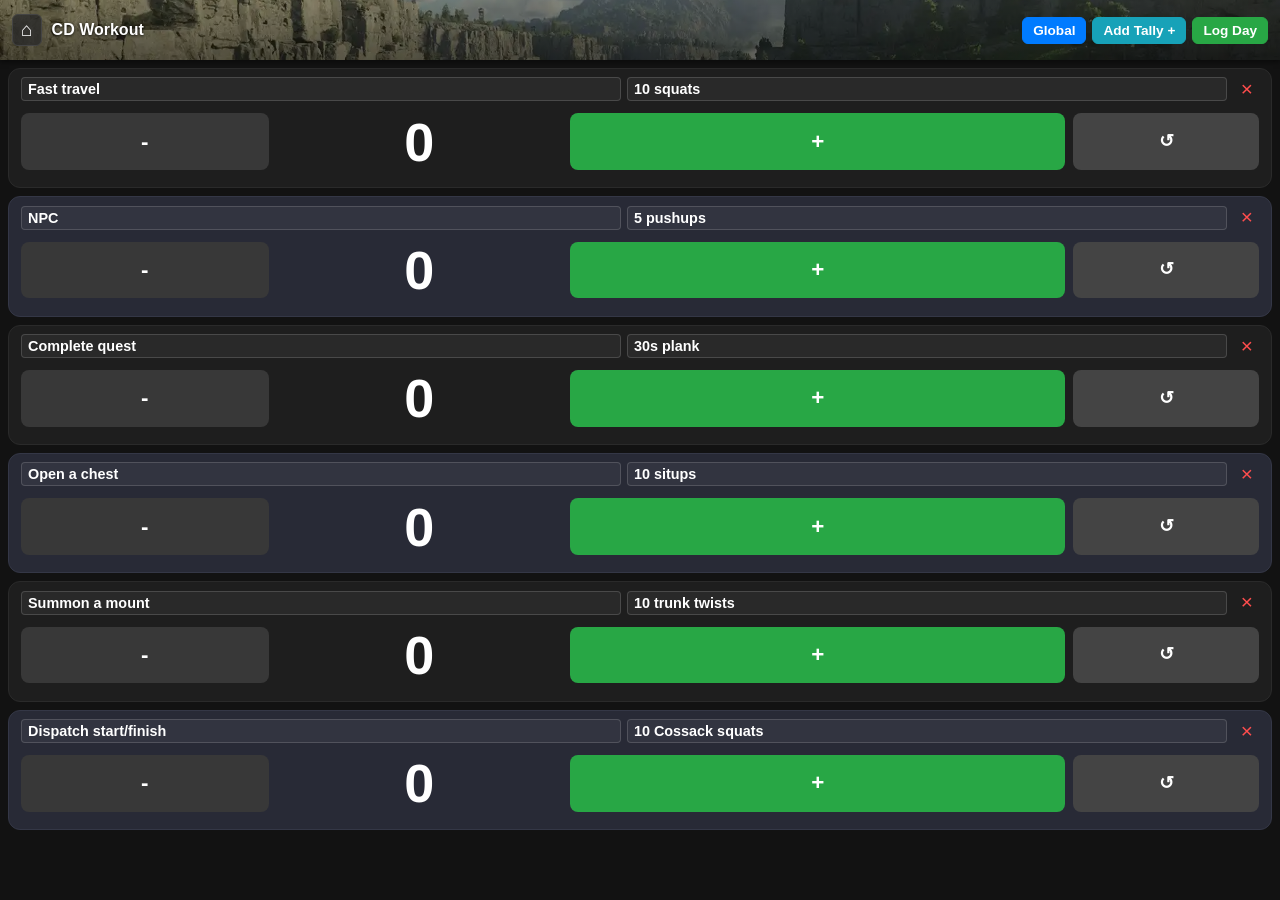
==== commit 2348ce88: "Update header background and add counter functionality" ====
--- a/CD-workout.html
+++ b/CD-workout.html
@@ -29,7 +29,7 @@
       align-items: center;
       padding: 10px 12px;
       background-color: #1e1e1e;
-      background-image: linear-gradient(rgba(0, 0, 0, 0.5), rgba(0, 0, 0, 0.5)), url('images/header-banner.jpg');
+      background-image: linear-gradient(rgba(0, 0, 0, 0.4), rgba(0, 0, 0, 0.6)), url('images/CDbanner-bg.webp');
       background-size: cover;
       background-position: center;
       box-shadow: 0 2px 5px rgba(0,0,0,0.5);
@@ -90,6 +90,11 @@
       border-color: #007bff;
     }
 
+    .btn-add {
+      background-color: #17a2b8;
+      border-color: #17a2b8;
+    }
+
     #counter-container {
       display: flex;
       flex-direction: column;
@@ -144,6 +149,22 @@
       width: 50%;
     }
 
+    .counter-title:focus {
+      outline: none;
+      border-color: #007bff;
+      background: rgba(0, 123, 255, 0.1);
+    }
+
+    .btn-delete {
+      background: none;
+      border: none;
+      color: #ff4d4d;
+      font-size: 1.3rem;
+      cursor: pointer;
+      line-height: 1;
+      padding: 2px 6px;
+    }
+
     .counter-body {
       display: flex;
       flex: 1;
@@ -228,7 +249,6 @@
       margin-top: 15px;
     }
 
-    /* Side-by-Side Container for Export & Import */
     .json-actions {
       display: flex;
       gap: 8px;
@@ -272,13 +292,13 @@
     </div>
     <div class="header-actions">
       <button class="btn-action btn-global" onclick="openGlobalModal()">Global</button>
+      <button class="btn-action btn-add" onclick="addCounter()">Add Tally +</button>
       <button class="btn-action btn-log" onclick="logDailyCount()">Log Day</button>
     </div>
   </header>
 
   <div id="counter-container"></div>
 
-  <!-- Hidden File Input for Global Import -->
   <input type="file" id="file-input-global" accept=".json" onchange="importGlobalJSON(event)" />
 
   <!-- Global Modal -->
@@ -291,7 +311,6 @@
       <div id="global-list"></div>
       
       <div class="modal-actions">
-        <!-- Compact Side-by-Side Import & Export Buttons -->
         <div class="json-actions">
           <button class="btn-small" onclick="exportGlobalJSON()">Export JSON</button>
           <button class="btn-small" onclick="document.getElementById('file-input-global').click()">Import JSON</button>
@@ -327,9 +346,10 @@
         card.innerHTML = `
           <div class="counter-header">
             <div class="counter-inputs">
-              <input type="text" class="counter-title" value="${counter.name1 || ''}" readonly />
-              <input type="text" class="counter-title" value="${counter.name2 || ''}" readonly />
+              <input type="text" class="counter-title" value="${counter.name1 || ''}" placeholder="Name 1" onchange="updateName(${counter.id}, 'name1', this.value)" />
+              <input type="text" class="counter-title" value="${counter.name2 || ''}" placeholder="Name 2" onchange="updateName(${counter.id}, 'name2', this.value)" />
             </div>
+            <button class="btn-delete" onclick="deleteCounter(${counter.id})">&times;</button>
           </div>
           <div class="counter-body">
             <button class="btn-count btn-minus" onclick="changeCount(${counter.id}, -1)">-</button>
@@ -342,6 +362,32 @@
       });
     }
 
+    function addCounter() {
+      counters.push({
+        id: Date.now(),
+        name1: `Custom ${counters.length + 1}`,
+        name2: '',
+        count: 0
+      });
+      saveState();
+      renderCounters();
+    }
+
+    function deleteCounter(id) {
+      if (counters.length === 1) return;
+      counters = counters.filter(c => c.id !== id);
+      saveState();
+      renderCounters();
+    }
+
+    function updateName(id, field, newName) {
+      const counter = counters.find(c => c.id === id);
+      if (counter) {
+        counter[field] = newName;
+        saveState();
+      }
+    }
+
     function changeCount(id, delta) {
       const counter = counters.find(c => c.id === id);
       if (counter) {
@@ -365,7 +411,9 @@
       let globalTotals = JSON.parse(localStorage.getItem('cd_global_totals')) || {};
 
       counters.forEach(c => {
-        const key = `${c.name1} / ${c.name2}`;
+        let key = c.name1;
+        if (c.name2) key += ` / ${c.name2}`;
+
         globalTotals[key] = (globalTotals[key] || 0) + c.count;
         c.count = 0;
       });
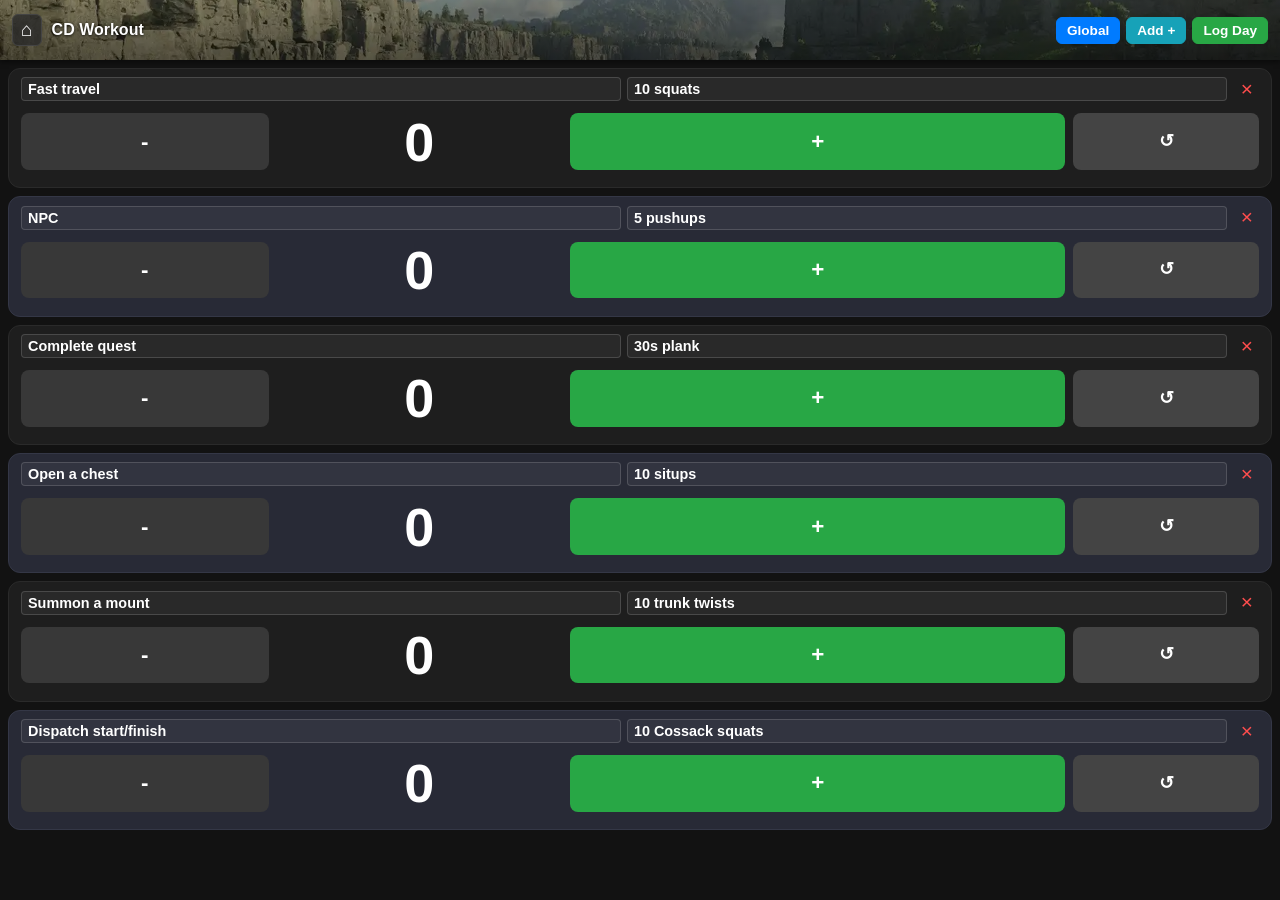
==== commit 4d2eecbf: "Update button labels and actions in CD-workout.html" ====
--- a/CD-workout.html
+++ b/CD-workout.html
@@ -292,7 +292,7 @@
     </div>
     <div class="header-actions">
       <button class="btn-action btn-global" onclick="openGlobalModal()">Global</button>
-      <button class="btn-action btn-add" onclick="addCounter()">Add Tally +</button>
+      <button class="btn-action btn-add" onclick="addCounter()">Add +</button>
       <button class="btn-action btn-log" onclick="logDailyCount()">Log Day</button>
     </div>
   </header>
@@ -312,8 +312,8 @@
       
       <div class="modal-actions">
         <div class="json-actions">
+          <button class="btn-small" onclick="document.getElementById('file-input-global').click()">Import JSON</button>
           <button class="btn-small" onclick="exportGlobalJSON()">Export JSON</button>
-          <button class="btn-small" onclick="document.getElementById('file-input-global').click()">Import JSON</button>
         </div>
         <button class="btn-action btn-reset-global" onclick="resetGlobalTotals()">Reset Global History</button>
       </div>
